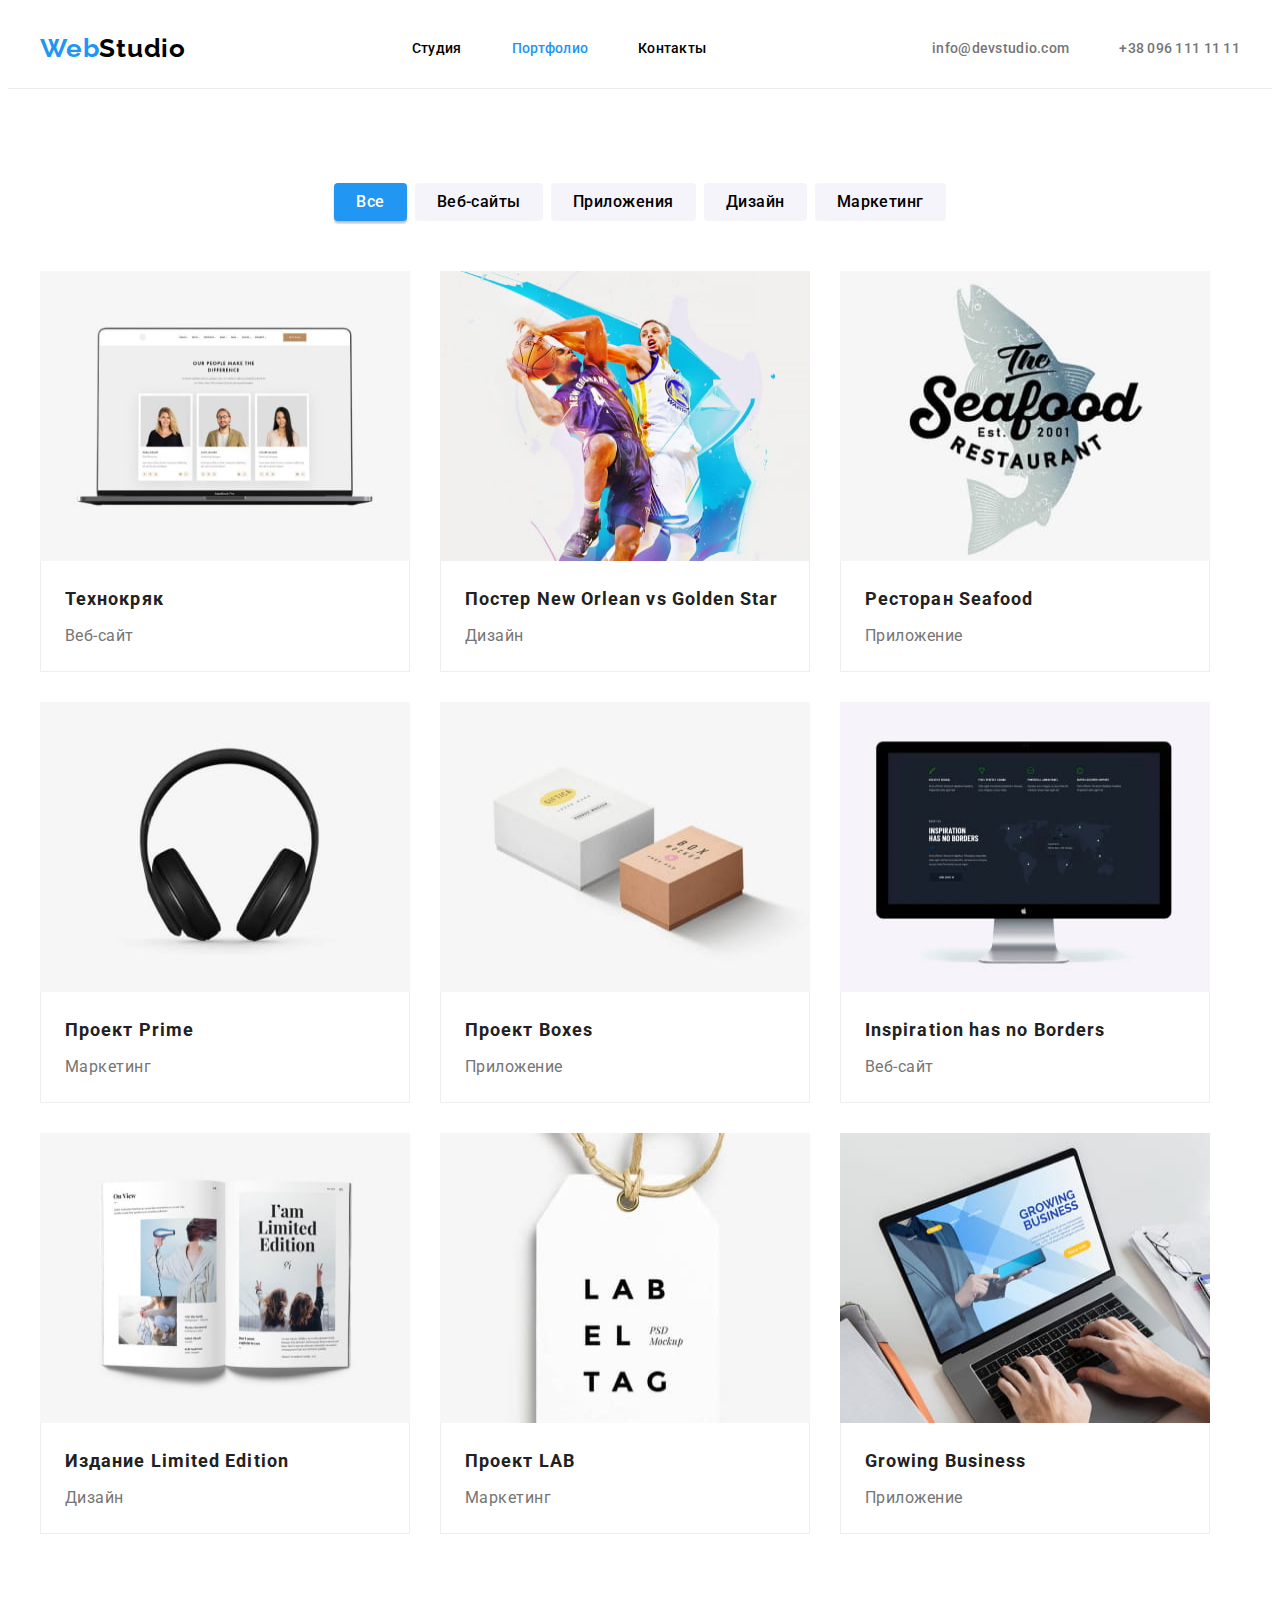
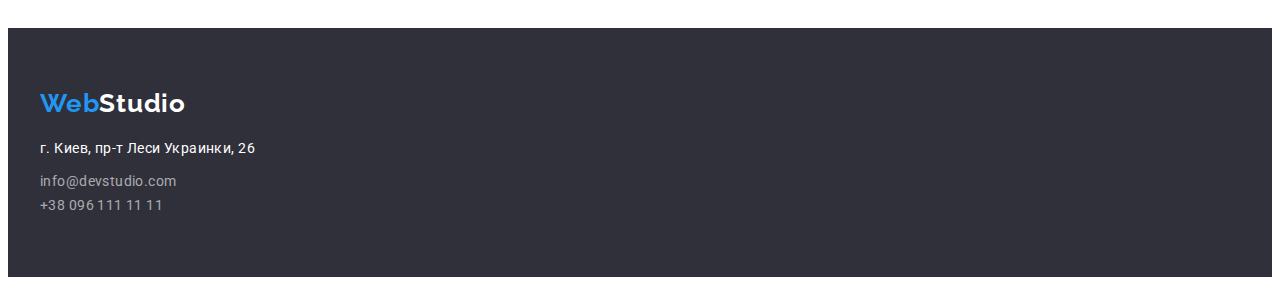
==== portfolio.html @ ddf4f248 "Initial commit" ====
<!DOCTYPE html>
<html lang="ru">
  <head>
    <meta charset="UTF-8" />
    <meta http-equiv="X-UA-Compatible" content="IE=edge" />
    <meta name="viewport" content="width=device-width, initial-scale=1.0" />
    <title>Portfolio</title>
    <link rel="preconnect" href="https://fonts.googleapis.com" />
    <link rel="preconnect" href="https://fonts.gstatic.com" crossorigin />
    <link
      href="https://fonts.googleapis.com/css2?family=Raleway:wght@700&family=Roboto:wght@400;500;700;900&display=swap"
      rel="stylesheet"
    />
    <link
      rel="stylesheet"
      href="https://cdnjs.cloudflare.com/ajax/libs/modern-normalize/1.1.0/modern-normalize.min.css"
      integrity="sha512-wpPYUAdjBVSE4KJnH1VR1HeZfpl1ub8YT/NKx4PuQ5NmX2tKuGu6U/JRp5y+Y8XG2tV+wKQpNHVUX03MfMFn9Q=="
      crossorigin="anonymous"
      referrerpolicy="no-referrer"
    />
    <link rel="stylesheet" href="./styles-css/style.css" />
  </head>
  <body>
    <header class="header">
      <div class="container header-container">
        <a href="./index.html" lang="en" class="logo-link"
          ><span class="logo-particle">Web</span>Studio</a
        >
        <nav class="navigation">
          <ul class="navigation-menu-list">
            <li class="navigation-menu-item">
              <a class="navigation-menu-link" href="./index.html">Студия</a>
            </li>
            <li class="navigation-menu-item">
              <a class="navigation-menu-link navigation-menu-link-active" href="./portfolio.html"
                >Портфолио</a
              >
            </li>
            <li class="navigation-menu-item">
              <a class="navigation-menu-link" href="">Контакты</a>
            </li>
          </ul>
        </nav>

        <ul class="navigation-contacts-list">
          <li>
            <a class="navigation-contacts-link" href="mailto:info@devstudio.com"
              >info@devstudio.com
            </a>
          </li>
          <li>
            <a class="navigation-contacts-link" href="tel:+380961111111">+38 096 111 11 11</a>
          </li>
        </ul>
      </div>
    </header>

    <main>
      <section class="section">
        <div class="container">
          <ul class="main-filter-list">
            <li class="main-filter-item">
              <button class="main-section-button current-button" type="button">Все</button>
            </li>
            <li class="main-filter-item">
              <button class="main-section-button" type="button">Веб-сайты</button>
            </li>
            <li class="main-filter-item">
              <button class="main-section-button" type="button">Приложения</button>
            </li>
            <li class="main-filter-item">
              <button class="main-section-button" type="button">Дизайн</button>
            </li>
            <li class="main-filter-item">
              <button class="main-section-button" type="button">Маркетинг</button>
            </li>
          </ul>

          <ul class="main-section-list">
            <li class="main-section-item">
              <a href="">
                <img
                  class="portfolio-img"
                  src="./photo/img10.jpg"
                  lang="en"
                  alt="Laptop and Website"
                />
                <div class="main-section-item-decription">
                  <h2 class="main-section-headline-description">Технокряк</h2>
                  <p class="main-section-subline-description">Веб-сайт</p>
                </div>
              </a>
            </li>
            <li class="main-section-item">
              <a href="">
                <img
                  class="portfolio-img"
                  src="./photo/img-11.jpg"
                  lang="en"
                  alt="Two basketball players playing"
                />
                <div class="main-section-item-decription">
                  <h2 class="main-section-headline-description">
                    Постер New Orlean vs Golden Star
                  </h2>
                  <p class="main-section-subline-description">Дизайн</p>
                </div>
              </a>
            </li>
            <li class="main-section-item">
              <a href="">
                <img
                  class="portfolio-img"
                  src="./photo/img-12.jpg"
                  lang="en"
                  alt="Seafood restaurant logos"
                />
                <div class="main-section-item-decription">
                  <h2 class="main-section-headline-description">Ресторан Seafood</h2>
                  <p class="main-section-subline-description">Приложение</p>
                </div>
              </a>
            </li>
            <li class="main-section-item">
              <a href="">
                <img class="portfolio-img" src="./photo/img-13.jpg" lang="en" alt="Headphones" />
                <div class="main-section-item-decription">
                  <h2 class="main-section-headline-description">Проект Prime</h2>
                  <p class="main-section-subline-description">Маркетинг</p>
                </div></a
              >
            </li>
            <li class="main-section-item">
              <a href="">
                <img
                  class="portfolio-img"
                  src="./photo/img-16.jpg"
                  lang="en"
                  alt="Two box one white and orange"
                />
                <div class="main-section-item-decription">
                  <h2 class="main-section-headline-description">Проект Boxes</h2>
                  <p class="main-section-subline-description">Приложение</p>
                </div>
              </a>
            </li>
            <li class="main-section-item">
              <a href="">
                <img
                  class="portfolio-img"
                  src="./photo/img-14.jpg"
                  lang="en"
                  alt="screen and website"
                />
                <div class="main-section-item-decription">
                  <h2 class="main-section-headline-description">Inspiration has no Borders</h2>
                  <p class="main-section-subline-description">Веб-сайт</p>
                </div>
              </a>
            </li>

            <li class="main-section-item">
              <a href="">
                <img class="portfolio-img" src="./photo/img-17.jpg" lang="en" alt="magazine" />
                <div class="main-section-item-decription">
                  <h2 class="main-section-headline-description">Издание Limited Edition</h2>
                  <p class="main-section-subline-description">Дизайн</p>
                </div>
              </a>
            </li>
            <li class="main-section-item">
              <a href="">
                <img
                  class="portfolio-img"
                  src="./photo/img-18.jpg"
                  lang="en"
                  alt=" LAB EL TAG label"
                />
                <div class="main-section-item-decription">
                  <h2 class="main-section-headline-description">Проект LAB</h2>
                  <p class="main-section-subline-description">Маркетинг</p>
                </div>
              </a>
            </li>
            <li class="main-section-item">
              <a href=""
                ><img
                  class="portfolio-img"
                  src="./photo/img-19.jpg"
                  lang="en"
                  alt="man using laptop and Growing Buisness app"
                />
                <div class="main-section-item-decription">
                  <h2 class="main-section-headline-description">Growing Business</h2>
                  <p class="main-section-subline-description">Приложение</p>
                </div>
              </a>
            </li>
          </ul>
        </div>
      </section>
    </main>
    <footer class="footer">
      <div class="container">
        <a href="./index.html" lang="en" class="footer-logo-link">
          <span class="logo-blue-part">Web</span>Studio
        </a>

        <address class="footer-info">
          <p class="footer-adress-location">г. Киев, пр-т Леси Украинки, 26</p>
          <ul class="footer-contacts-list">
            <li>
              <a class="footer-contacts-link" href="mailto:info@devstudio.com"
                >info@devstudio.com
              </a>
            </li>
            <li>
              <a class="footer-contacts-link" href="tel:+380961111111">+38 096 111 11 11</a>
            </li>
          </ul>
        </address>
      </div>
    </footer>
  </body>
</html>
---- styles-css/style.css ----
:root {
  /* fonts */
  --main-font: 'Roboto', sans-serif;

  --secondary-font: 'Raleway', sans-serif;
  /* text-colors */
  --main-text-color: #757575;
  --headline-text-color: #212121;
  --link-hover-text-color: #2196f3;
  --footer-logo-color: #ffffff;
  --footer-address-hover: #ffffff;
  --footer-address-text-color: #ffffff99;
  --logo-header-black: #000000;

  /* bg-colors */
  --nav-bg-color: #ffffff;
  --navig-bg-color: #ececec;
  --section-footer-bg-color: #2f303a;
  --teammates-section-bg-color: #f5f4fa;
  --portfolio-buttons-bg-color: #f5f4fa;
  --portfolio-buttons-hover-bg-color: #2196f3;
  /* others */
  --indent: 30px;
  --items: 3;
}

/* Base */
body {
  font-family: var(--main-font);
}
h1,
h2,
h3,
h4,
h5,
h6,
p,
ul {
  margin: 0;
  padding: 0;
}
img {
  display: block;
}
ul {
  list-style: none;
}
a {
  text-decoration: none;
  color: inherit;
}

.section {
  padding: 94px 0;
}
.container {
  width: 1200px;
  margin-left: auto;
  margin-right: auto;
  padding-left: 15px;
  padding-right: 15px;
}
/* header-style */

.header {
  background-color: var(--nav-bg-color);
  border-bottom: 1px solid #ececec;
}
.header-container {
  display: flex;
  align-items: center;
}
/* logo-style */
.logo-link {
  margin-right: auto;
  font-family: var(--secondary-font);
  color: var(--logo-header-black);
  font-weight: 700;
  font-size: 26px;
  line-height: 31px;
  /* identical to box height */
  letter-spacing: 0.03em;
}
.logo-particle {
  color: var(--link-hover-text-color);
}
/* navigation menu list */

.navigation-menu-link-active {
  color: var(--link-hover-text-color);
}

.navigation-menu-link:hover,
.navigation-menu-link:focus,
.navigation-contacts-link:hover,
.navigation-contacts-link:focus {
  color: var(--link-hover-text-color);
}

.navigation-menu-list {
  margin-left: 93px;
  font-weight: 500;
  font-size: 14px;
  line-height: calc(16 / 14);
  letter-spacing: 0.02em;
}
.navigation-contacts-list,
.navigation-menu-list {
  display: flex;
  gap: 50px;
  margin-left: auto;
}

.navigation-menu-link {
  display: block;
  padding-top: 32px;
  padding-bottom: 32px;
}
.navigation-contacts-list {
  margin-left: auto;
  font-weight: 500;
  color: #757575;
  font-size: 14px;
  line-height: calc(16 / 14);
  letter-spacing: 0.02em;
}
.navigation-contacts-link {
  padding: 32px 0;
}

/* main */
.business-service-section {
  background-color: var(--section-footer-bg-color);
  padding: 200px 0;
}
.business-service-headline {
  margin-bottom: 30px;
  width: 696px;
  margin: 0 auto 30px auto;
  font-weight: 900;
  font-size: 44px;
  line-height: calc(60 / 44);
  text-align: center;
  letter-spacing: 0.06em;
  text-transform: uppercase;
  color: var(--nav-bg-color);
}
.business-service-button {
  margin: 0 auto;
  padding: 10px 32px;
  cursor: pointer;
  border-radius: 4px;
  border: none;
  background-color: var(--link-hover-text-color);
  font-weight: 700;
  font-size: 16px;
  line-height: calc(30 / 16);
  color: var(--nav-bg-color);
  display: flex;
  align-items: center;
  text-align: center;
  letter-spacing: 0.06em;
}

.business-service-button:hover,
.business-service-button:focus {
  background-color: #188ce8;
}

/* Strengths-section */
.strengths-group-list {
  display: flex;
  gap: 30px;
}
.strengths-group-headline {
  margin-bottom: 10px;
  font-size: 14px;
  line-height: calc(16 / 14);
  letter-spacing: 0.03em;
  text-transform: uppercase;
  color: var(--headline-text-color);
}
.strengths-group-subtext {
  font-weight: 400;
  font-size: 14px;
  line-height: calc(24 / 14);
  letter-spacing: 0.03em;
  color: var(--main-text-color);
}

/* task section */
.task-section {
  padding-top: 0;
}
.task-section-headline {
  margin: 0 auto 50px auto;
  font-size: 36px;
  line-height: calc(42 / 36);
  text-align: center;
  letter-spacing: 0.03em;
  color: var(--headline-text-color);
}
.task-section-list {
  display: flex;
  gap: 30px;
}
/* Our team */

.teammates-section {
  background-color: var(--teammates-section-bg-color);
  padding: 94px 0 94px 0;
}
.teammates-section-headline {
  margin-bottom: 50px;
  color: var(--headline-text-color);
  font-size: 36px;
  line-height: calc(42 / 36);
  text-align: center;
  letter-spacing: 0.03em;
}
.teammates-list {
  display: flex;
  flex-wrap: wrap;
  gap: 30px;
}
.teammates-item {
  flex-basis: calc((100% - 30px * 7) / 8);
}
.teammates-card-decription {
  padding: 30px;
  background-color: var(--nav-bg-color);
  border-radius: 0px 0px 4px 4px;
  box-shadow: 0px 1px 3px rgba(0, 0, 0, 0.12), 0px 1px 1px rgba(0, 0, 0, 0.14),
    0px 2px 1px rgba(0, 0, 0, 0.2);
  text-align: center;
}
.teammates-headline-name {
  margin-bottom: 10px;
  font-size: 16px;
  font-weight: 500;
  line-height: calc(19 / 16);
  /* identical to box height */

  text-align: center;
  letter-spacing: 0.03em;
}
.teammates-text {
  font-size: 16px;
  line-height: calc(19 / 16);
  /* identical to box height */

  text-align: center;
  letter-spacing: 0.03em;
  color: var(--main-text-color);
}

/* footer */
.footer {
  padding-top: 60px;
  padding-bottom: 60px;
  background-color: var(--section-footer-bg-color);
}
.footer-logo-link {
  color: var(--footer-logo-color);
  font-family: 'Raleway';

  font-weight: 700;
  font-size: 26px;
  line-height: calc(31 / 26);
  /* identical to box height */

  letter-spacing: 0.03em;
}
.logo-blue-part {
  color: var(--link-hover-text-color);
}

.footer-info {
  margin-top: 17px;
  font-style: normal;
}
.footer-adress-location {
  color: var(--nav-bg-color);
  font-weight: 400;
  font-size: 14px;
  line-height: calc(24 / 14);
  /* or 171% */

  letter-spacing: 0.03em;
}
.footer-contacts-list {
  margin-top: 9px;
  display: flex;
  flex-direction: column;
}

.footer-contacts-link {
  color: var(--footer-address-text-color);
  font-size: 14px;
  line-height: calc(24 / 14);
  letter-spacing: 0.03em;
}

.footer-contacts-link:hover,
.footer-contacts-link:focus {
  color: var(--footer-address-hover);
}
.footer-mail-link {
  margin-bottom: 9px;
}

/* /////////////////////////////////////////////////////////////////////////// */
/* ---portfolio.html--- */
/* portfolio-image */
.main-section {
  padding: 94px 0;
}
.portfolio-img {
  width: 370px;
  height: 290px;
}
.main-filter-list {
  display: flex;
  gap: 8px;
  text-align: center;
  justify-content: center;
}
.main-section-button {
  padding: 6px 22px;
  border: none;
  border-radius: 4px;
  font-family: inherit;
  font-weight: 500;
  background-color: var(--portfolio-buttons-bg-color);
  cursor: pointer;
  font-size: 16px;
  line-height: calc(26 / 16);
  text-align: center;
  letter-spacing: 0.03em;
}
.current-button {
  background-color: var(--portfolio-buttons-hover-bg-color);
  color: var(--nav-bg-color);
  box-shadow: 0px 3px 1px rgba(0, 0, 0, 0.1), 0px 1px 2px rgba(0, 0, 0, 0.08),
    0px 2px 2px rgba(0, 0, 0, 0.12);
}
.main-section-button:hover,
.main-section-button:focus {
  background-color: var(--portfolio-buttons-hover-bg-color);
  color: var(--nav-bg-color);
  box-shadow: 0px 3px 1px rgba(0, 0, 0, 0.1), 0px 1px 2px rgba(0, 0, 0, 0.08),
    0px 2px 2px rgba(0, 0, 0, 0.12);
}

/* main section list */
.main-section-list {
  margin-top: 50px;
  display: flex;
  flex-wrap: wrap;
  gap: var(--indent);
}
.main-section-item {
  flex-grow: calc((100% - var(--indent) * (var(--items) - 1)) / var(--items));
}
.main-section-item-decription {
  padding: 20px 24px;
  background-color: var(--footer-address-hover);
  border: 1px solid #eeeeee;
  border-top: none;
}
.main-section-headline-description {
  margin-bottom: 4px;
  font-size: 18px;
  line-height: calc(36 / 18);
  color: var(--headline-text-color);
  letter-spacing: 0.06em;
}
.main-section-subline-description {
  font-weight: 400;
  font-size: 16px;
  line-height: calc(30 / 16);
  color: var(--main-text-color);
  letter-spacing: 0.03em;
}
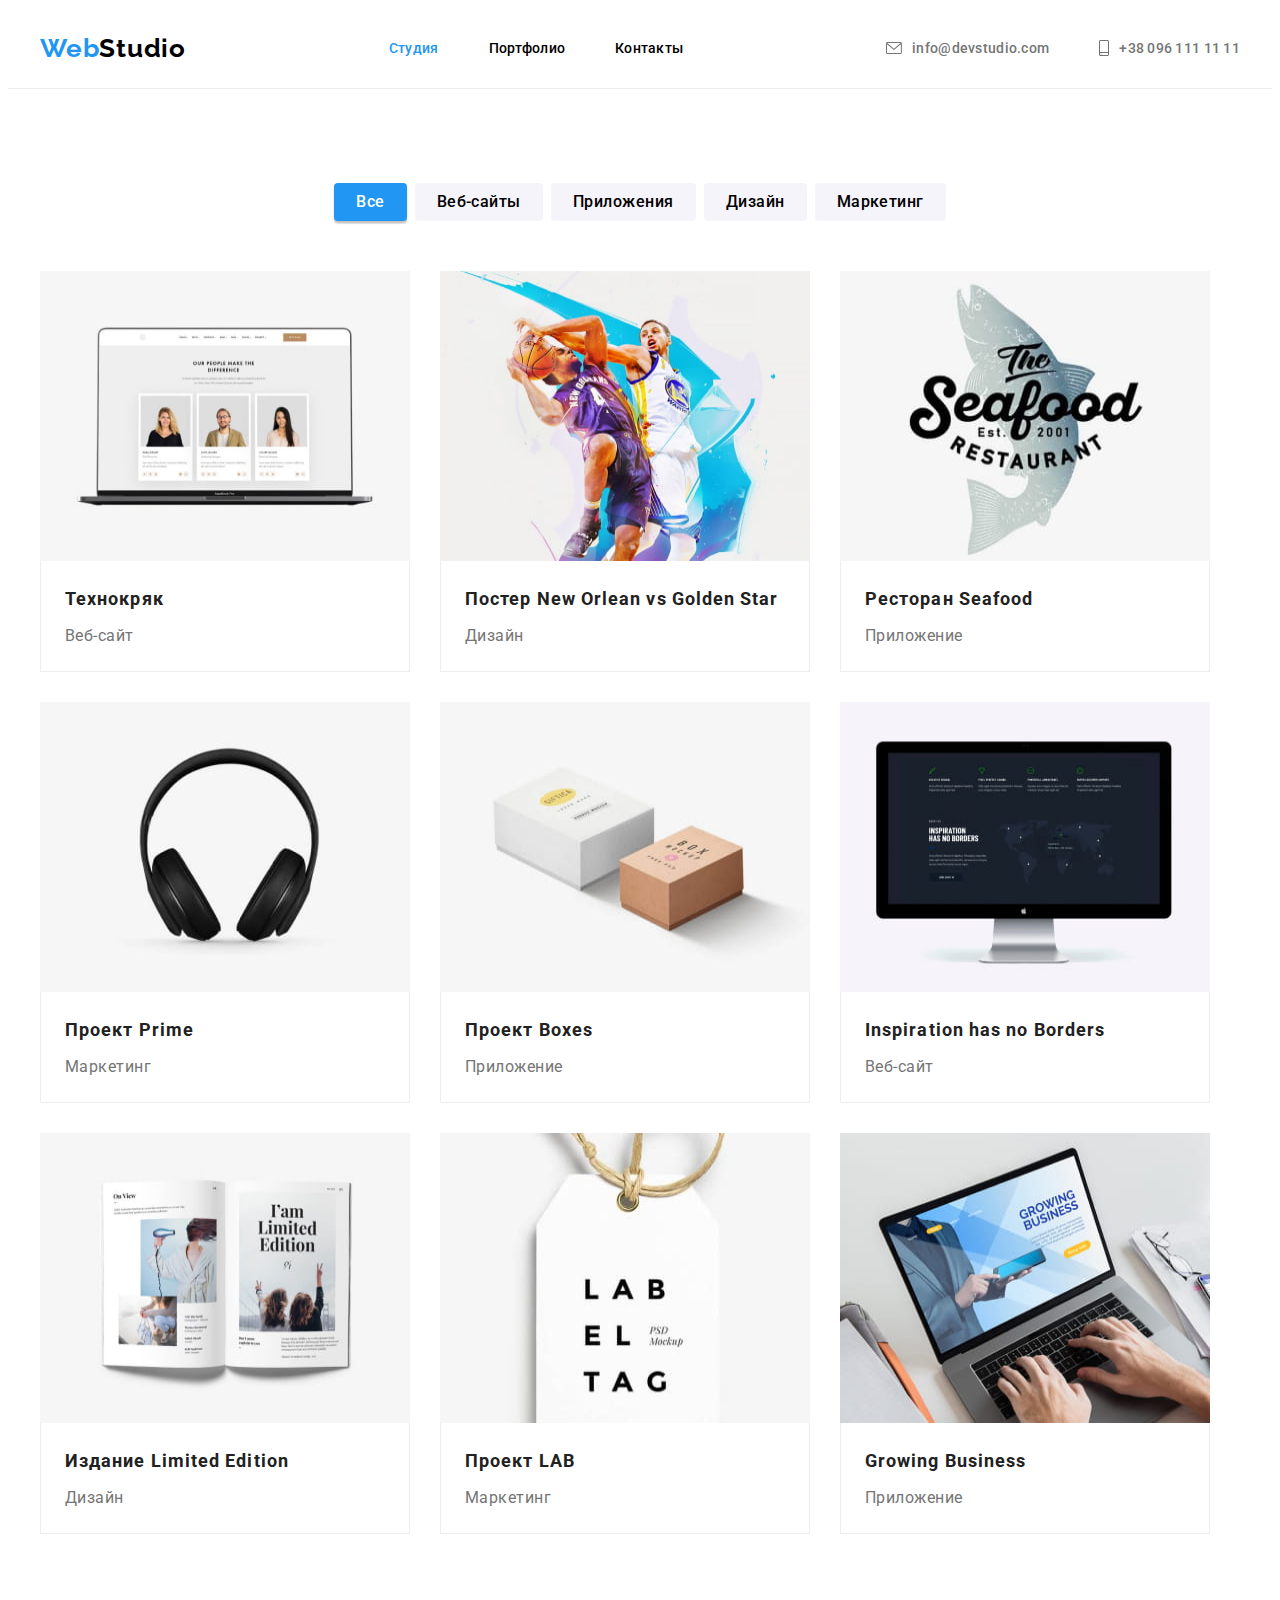
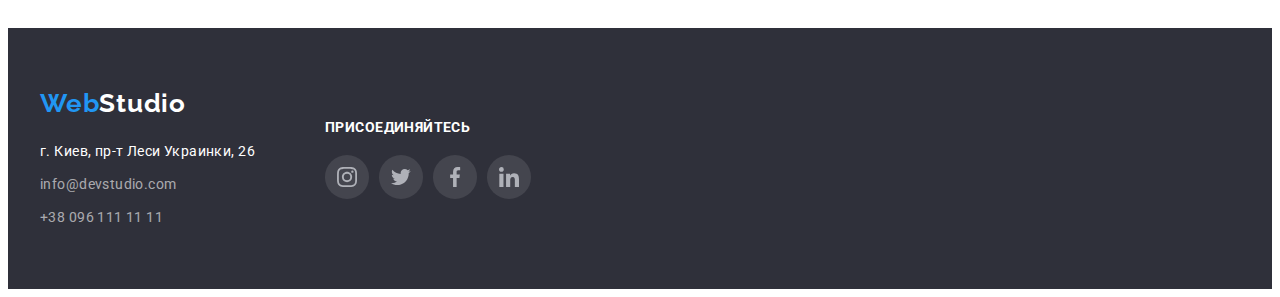
==== commit 3412bbb2: "add corrections" ====
--- a/portfolio.html
+++ b/portfolio.html
@@ -29,12 +29,12 @@
         <nav class="navigation">
           <ul class="navigation-menu-list">
             <li class="navigation-menu-item">
-              <a class="navigation-menu-link" href="./index.html">Студия</a>
+              <a class="navigation-menu-link navigation-menu-link-active" href="./index.html"
+                >Студия</a
+              >
             </li>
             <li class="navigation-menu-item">
-              <a class="navigation-menu-link navigation-menu-link-active" href="./portfolio.html"
-                >Портфолио</a
-              >
+              <a class="navigation-menu-link" href="./portfolio.html">Портфолио</a>
             </li>
             <li class="navigation-menu-item">
               <a class="navigation-menu-link" href="">Контакты</a>
@@ -44,12 +44,20 @@
 
         <ul class="navigation-contacts-list">
           <li>
-            <a class="navigation-contacts-link" href="mailto:info@devstudio.com"
-              >info@devstudio.com
+            <a class="navigation-contacts-link" href="mailto:info@devstudio.com">
+              <svg class="icon-svg" width="16" height="12">
+                <use href="./photo/svg/icons.svg#envelope"></use>
+              </svg>
+              info@devstudio.com
             </a>
           </li>
           <li>
-            <a class="navigation-contacts-link" href="tel:+380961111111">+38 096 111 11 11</a>
+            <a class="navigation-contacts-link" href="tel:+380961111111"
+              ><svg class="icon-svg" width="10" height="16">
+                <use href="./photo/svg/icons.svg#smartphone"></use>
+              </svg>
+              +38 096 111 11 11</a
+            >
           </li>
         </ul>
       </div>
@@ -201,24 +209,56 @@
       </section>
     </main>
     <footer class="footer">
-      <div class="container">
-        <a href="./index.html" lang="en" class="footer-logo-link">
-          <span class="logo-blue-part">Web</span>Studio
-        </a>
-
-        <address class="footer-info">
-          <p class="footer-adress-location">г. Киев, пр-т Леси Украинки, 26</p>
-          <ul class="footer-contacts-list">
-            <li>
-              <a class="footer-contacts-link" href="mailto:info@devstudio.com"
-                >info@devstudio.com
-              </a>
-            </li>
-            <li>
-              <a class="footer-contacts-link" href="tel:+380961111111">+38 096 111 11 11</a>
-            </li>
-          </ul>
-        </address>
+      <div class="container footer-container">
+        <div class="address-container">
+          <a href="./index.html" lang="en" class="footer-logo-link">
+            <span class="logo-blue-part">Web</span>Studio
+          </a>
+
+          <address class="footer-info">
+            <p class="footer-adress-location">г. Киев, пр-т Леси Украинки, 26</p>
+            <ul class="footer-contacts-list">
+              <li class="footer-mail-link">
+                <a class="footer-contacts-link" href="mailto:info@devstudio.com"
+                  >info@devstudio.com
+                </a>
+              </li>
+              <li>
+                <a class="footer-contacts-link" href="tel:+380961111111">+38 096 111 11 11</a>
+              </li>
+            </ul>
+          </address>
+        </div>
+
+        <div class="networks-container">
+          <h2 class="footer-networks-title">присоединяйтесь</h2>
+          <ul class="footer-networks-list">
+            <li class="footer-networks-item">
+              <a class="footer-networks-link" href=""
+                ><svg class="networks-svg footer-networks-svg">
+                  <use href="./photo/svg/icons.svg#instagram"></use></svg
+              ></a>
+            </li>
+            <li class="footer-networks-item">
+              <a class="footer-networks-link" href=""
+                ><svg class="networks-svg footer-networks-svg">
+                  <use href="./photo/svg/icons.svg#twitter"></use></svg
+              ></a>
+            </li>
+            <li class="footer-networks-item">
+              <a class="footer-networks-link" href=""
+                ><svg class="networks-svg footer-networks-svg">
+                  <use href="./photo/svg/icons.svg#facebook"></use></svg
+              ></a>
+            </li>
+            <li class="footer-networks-item">
+              <a class="footer-networks-link" href=""
+                ><svg class="networks-svg footer-networks-svg">
+                  <use href="./photo/svg/icons.svg#linkedin"></use></svg
+              ></a>
+            </li>
+          </ul>
+        </div>
       </div>
     </footer>
   </body>
--- a/styles-css/style.css
+++ b/styles-css/style.css
@@ -117,6 +117,7 @@
   padding-bottom: 32px;
 }
 .navigation-contacts-list {
+  justify-content: center;
   margin-left: auto;
   font-weight: 500;
   color: #757575;
@@ -124,14 +125,28 @@
   line-height: calc(16 / 14);
   letter-spacing: 0.02em;
 }
+.icon-svg {
+  margin-right: 10px;
+  fill: currentColor;
+}
+
 .navigation-contacts-link {
   padding: 32px 0;
+  display: flex;
+  align-items: center;
 }
 
 /* main */
 .business-service-section {
+  max-width: 1600px;
+  background-image: linear-gradient(to right, rgba(47, 48, 58, 0.4), rgba(47, 48, 58, 0.4)),
+    url(../photo/bg-img/head-im.jpg);
+  background-repeat: no-repeat;
+  background-position: center;
+  background-size: cover;
   background-color: var(--section-footer-bg-color);
   padding: 200px 0;
+  margin: 0 auto;
 }
 .business-service-headline {
   margin-bottom: 30px;
@@ -172,6 +187,16 @@
   display: flex;
   gap: 30px;
 }
+.bg-icon {
+  margin-bottom: 30px;
+  padding: 25px 100px;
+  background-color: #f5f4fa;
+  border-radius: 4px;
+}
+.strengths-icon {
+  width: 70px;
+  height: 70px;
+}
 .strengths-group-headline {
   margin-bottom: 10px;
   font-size: 14px;
@@ -181,6 +206,7 @@
   color: var(--headline-text-color);
 }
 .strengths-group-subtext {
+  width: 270px;
   font-weight: 400;
   font-size: 14px;
   line-height: calc(24 / 14);
@@ -204,8 +230,10 @@
   display: flex;
   gap: 30px;
 }
+/*  */
 /* Our team */
-
+/*  */
+/* TEAM */
 .teammates-section {
   background-color: var(--teammates-section-bg-color);
   padding: 94px 0 94px 0;
@@ -248,18 +276,75 @@
   font-size: 16px;
   line-height: calc(19 / 16);
   /* identical to box height */
-
   text-align: center;
   letter-spacing: 0.03em;
   color: var(--main-text-color);
 }
-
+.teammates-networks-list{
+  margin-top: 16px;
+  display: flex;
+  align-items: center;
+  justify-content: center;
+  gap: 10px;
+}
+.teammetes-networks-link{
+  display: flex;
+  justify-content: center;
+  align-items: center;
+  width: 44px;
+  height: 44px;
+  border-radius: 50%;
+}
+
+.teammetes-networks-link:hover,.teammetes-networks-link:focus{
+  background-color: var(--link-hover-text-color);
+  --color4:var(--footer-address-hover) ;
+}
+
+  /*  */
+/* regular-customers */
+.regular-custm-title {
+  margin-bottom: 30px;
+  font-size: 36px;
+  line-height: calc(42 / 36);
+  text-align: center;
+  letter-spacing: 0.03em;
+}
+
+.regul-logos {
+  display: flex;
+
+  gap: 30px;
+}
+.regular-logos-link {
+  width: 170px;
+  height: 92px;
+  display: flex;
+  justify-content: center;
+  align-items: center;
+  border: 1px solid #afb1b8;
+  border-radius: 4px;
+}
+
+.regular-logos-svg {
+  fill: #afb1b8;
+  width: 106px;
+  height: 60px;
+}
+.regular-logos-svg:hover,
+.regular-logos-svg:focus {
+  fill: #2196f3;
+}
 /* footer */
 .footer {
   padding-top: 60px;
   padding-bottom: 60px;
   background-color: var(--section-footer-bg-color);
 }
+.footer-container {
+  display: flex;
+  align-items: center;
+}
 .footer-logo-link {
   color: var(--footer-logo-color);
   font-family: 'Raleway';
@@ -276,7 +361,7 @@
 }
 
 .footer-info {
-  margin-top: 17px;
+  margin-top: 20px;
   font-style: normal;
 }
 .footer-adress-location {
@@ -308,7 +393,44 @@
 .footer-mail-link {
   margin-bottom: 9px;
 }
-
+.address-container {
+  margin-right: 70px;
+}
+
+.footer-networks-title {
+  margin-bottom: 20px;
+  color: var(--footer-address-hover);
+  font-size: 14px;
+  line-height: 16px;
+  letter-spacing: 0.03em;
+  text-transform: uppercase;
+}
+.footer-networks-list {
+  display: flex;
+  gap: 10px;
+}
+.footer-networks-link {
+  background-color: #44454e;
+  display: flex;
+  align-items: center;
+  justify-content: center;
+  width: 44px;
+  height: 44px;
+  border-radius: 50%;
+}
+.footer-networks-link:hover,
+.footer-networks-link:focus {
+  background-color: var(--link-hover-text-color);
+}
+.networks-svg,.footer-networks-svg {
+  width: 20px;
+  height: 20px;
+  fill: #AFB1B8;
+}
+
+.footer-networks-svg{
+  fill: var(--footer-address-hover);
+}
 /* /////////////////////////////////////////////////////////////////////////// */
 /* ---portfolio.html--- */
 /* portfolio-image */
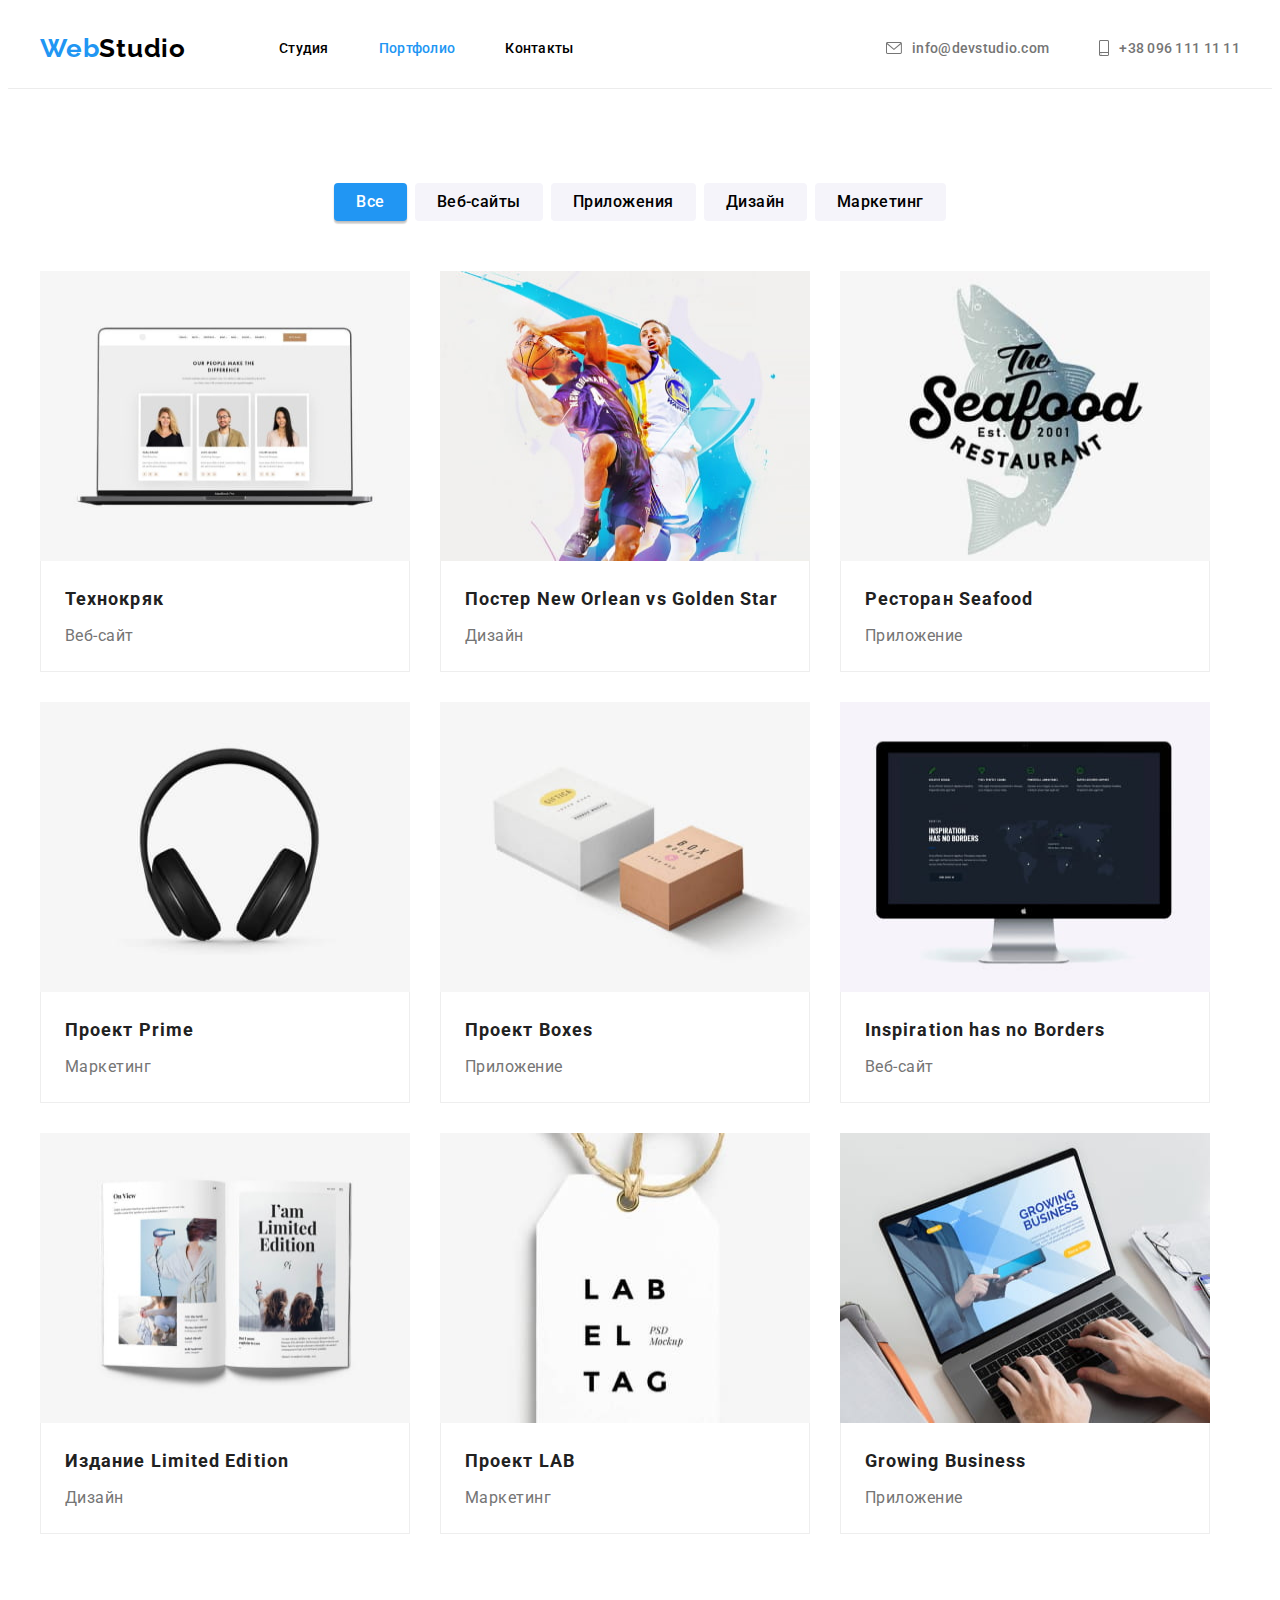
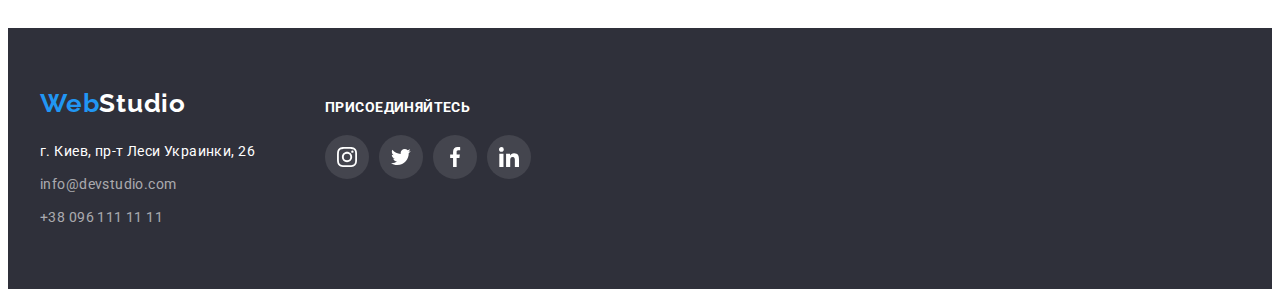
==== commit 85034c92: "add corrections" ====
--- a/portfolio.html
+++ b/portfolio.html
@@ -29,12 +29,12 @@
         <nav class="navigation">
           <ul class="navigation-menu-list">
             <li class="navigation-menu-item">
-              <a class="navigation-menu-link navigation-menu-link-active" href="./index.html"
-                >Студия</a
+              <a class="navigation-menu-link" href="./index.html">Студия</a>
+            </li>
+            <li class="navigation-menu-item">
+              <a class="navigation-menu-link navigation-menu-link-active" href="./portfolio.html"
+                >Портфолио</a
               >
-            </li>
-            <li class="navigation-menu-item">
-              <a class="navigation-menu-link" href="./portfolio.html">Портфолио</a>
             </li>
             <li class="navigation-menu-item">
               <a class="navigation-menu-link" href="">Контакты</a>
@@ -86,7 +86,7 @@
 
           <ul class="main-section-list">
             <li class="main-section-item">
-              <a href="">
+              <a class="main-section-link" href="">
                 <img
                   class="portfolio-img"
                   src="./photo/img10.jpg"
@@ -100,7 +100,7 @@
               </a>
             </li>
             <li class="main-section-item">
-              <a href="">
+              <a class="main-section-link" href="">
                 <img
                   class="portfolio-img"
                   src="./photo/img-11.jpg"
@@ -116,7 +116,7 @@
               </a>
             </li>
             <li class="main-section-item">
-              <a href="">
+              <a class="main-section-link" href="">
                 <img
                   class="portfolio-img"
                   src="./photo/img-12.jpg"
@@ -130,7 +130,7 @@
               </a>
             </li>
             <li class="main-section-item">
-              <a href="">
+              <a class="main-section-link" href="">
                 <img class="portfolio-img" src="./photo/img-13.jpg" lang="en" alt="Headphones" />
                 <div class="main-section-item-decription">
                   <h2 class="main-section-headline-description">Проект Prime</h2>
@@ -139,7 +139,7 @@
               >
             </li>
             <li class="main-section-item">
-              <a href="">
+              <a class="main-section-link" href="">
                 <img
                   class="portfolio-img"
                   src="./photo/img-16.jpg"
@@ -153,7 +153,7 @@
               </a>
             </li>
             <li class="main-section-item">
-              <a href="">
+              <a class="main-section-link" href="">
                 <img
                   class="portfolio-img"
                   src="./photo/img-14.jpg"
@@ -168,7 +168,7 @@
             </li>
 
             <li class="main-section-item">
-              <a href="">
+              <a class="main-section-link" href="">
                 <img class="portfolio-img" src="./photo/img-17.jpg" lang="en" alt="magazine" />
                 <div class="main-section-item-decription">
                   <h2 class="main-section-headline-description">Издание Limited Edition</h2>
@@ -177,7 +177,7 @@
               </a>
             </li>
             <li class="main-section-item">
-              <a href="">
+              <a class="main-section-link" href="">
                 <img
                   class="portfolio-img"
                   src="./photo/img-18.jpg"
@@ -191,8 +191,8 @@
               </a>
             </li>
             <li class="main-section-item">
-              <a href=""
-                ><img
+              <a class="main-section-link" href="">
+                <img
                   class="portfolio-img"
                   src="./photo/img-19.jpg"
                   lang="en"
--- a/styles-css/style.css
+++ b/styles-css/style.css
@@ -72,7 +72,7 @@
 }
 /* logo-style */
 .logo-link {
-  margin-right: auto;
+  margin-right: 93px;
   font-family: var(--secondary-font);
   color: var(--logo-header-black);
   font-weight: 700;
@@ -188,8 +188,11 @@
   gap: 30px;
 }
 .bg-icon {
+  display: flex;
+  min-height: 120px;
   margin-bottom: 30px;
-  padding: 25px 100px;
+  align-items: center;
+  justify-content:center ;
   background-color: #f5f4fa;
   border-radius: 4px;
 }
@@ -304,7 +307,7 @@
   /*  */
 /* regular-customers */
 .regular-custm-title {
-  margin-bottom: 30px;
+  margin-bottom: 50px;
   font-size: 36px;
   line-height: calc(42 / 36);
   text-align: center;
@@ -325,16 +328,16 @@
   border: 1px solid #afb1b8;
   border-radius: 4px;
 }
-
+.regular-logos-link:hover,.regular-logos-link:focus{
+  border: 1px solid var(--link-hover-text-color);
+  --color4:var(--link-hover-text-color);
+}
 .regular-logos-svg {
-  fill: #afb1b8;
+  fill:currentColor;
   width: 106px;
   height: 60px;
 }
-.regular-logos-svg:hover,
-.regular-logos-svg:focus {
-  fill: #2196f3;
-}
+
 /* footer */
 .footer {
   padding-top: 60px;
@@ -343,7 +346,7 @@
 }
 .footer-container {
   display: flex;
-  align-items: center;
+  align-items: baseline;
 }
 .footer-logo-link {
   color: var(--footer-logo-color);
@@ -409,10 +412,11 @@
   display: flex;
   gap: 10px;
 }
+
 .footer-networks-link {
   background-color: #44454e;
   display: flex;
-  align-items: center;
+  align-items:center;
   justify-content: center;
   width: 44px;
   height: 44px;
@@ -425,11 +429,10 @@
 .networks-svg,.footer-networks-svg {
   width: 20px;
   height: 20px;
-  fill: #AFB1B8;
 }
 
 .footer-networks-svg{
-  fill: var(--footer-address-hover);
+  --color4: var(--footer-address-hover);
 }
 /* /////////////////////////////////////////////////////////////////////////// */
 /* ---portfolio.html--- */
@@ -437,6 +440,7 @@
 .main-section {
   padding: 94px 0;
 }
+
 .portfolio-img {
   width: 370px;
   height: 290px;
@@ -484,6 +488,9 @@
 .main-section-item {
   flex-grow: calc((100% - var(--indent) * (var(--items) - 1)) / var(--items));
 }
+.main-section-item:hover,.main-section-item:focus {
+  box-shadow: 0px 1px 1px rgba(0, 0, 0, 0.12), 0px 4px 4px rgba(0, 0, 0, 0.06), 1px 4px 6px rgba(0, 0, 0, 0.16); ;
+    }
 .main-section-item-decription {
   padding: 20px 24px;
   background-color: var(--footer-address-hover);
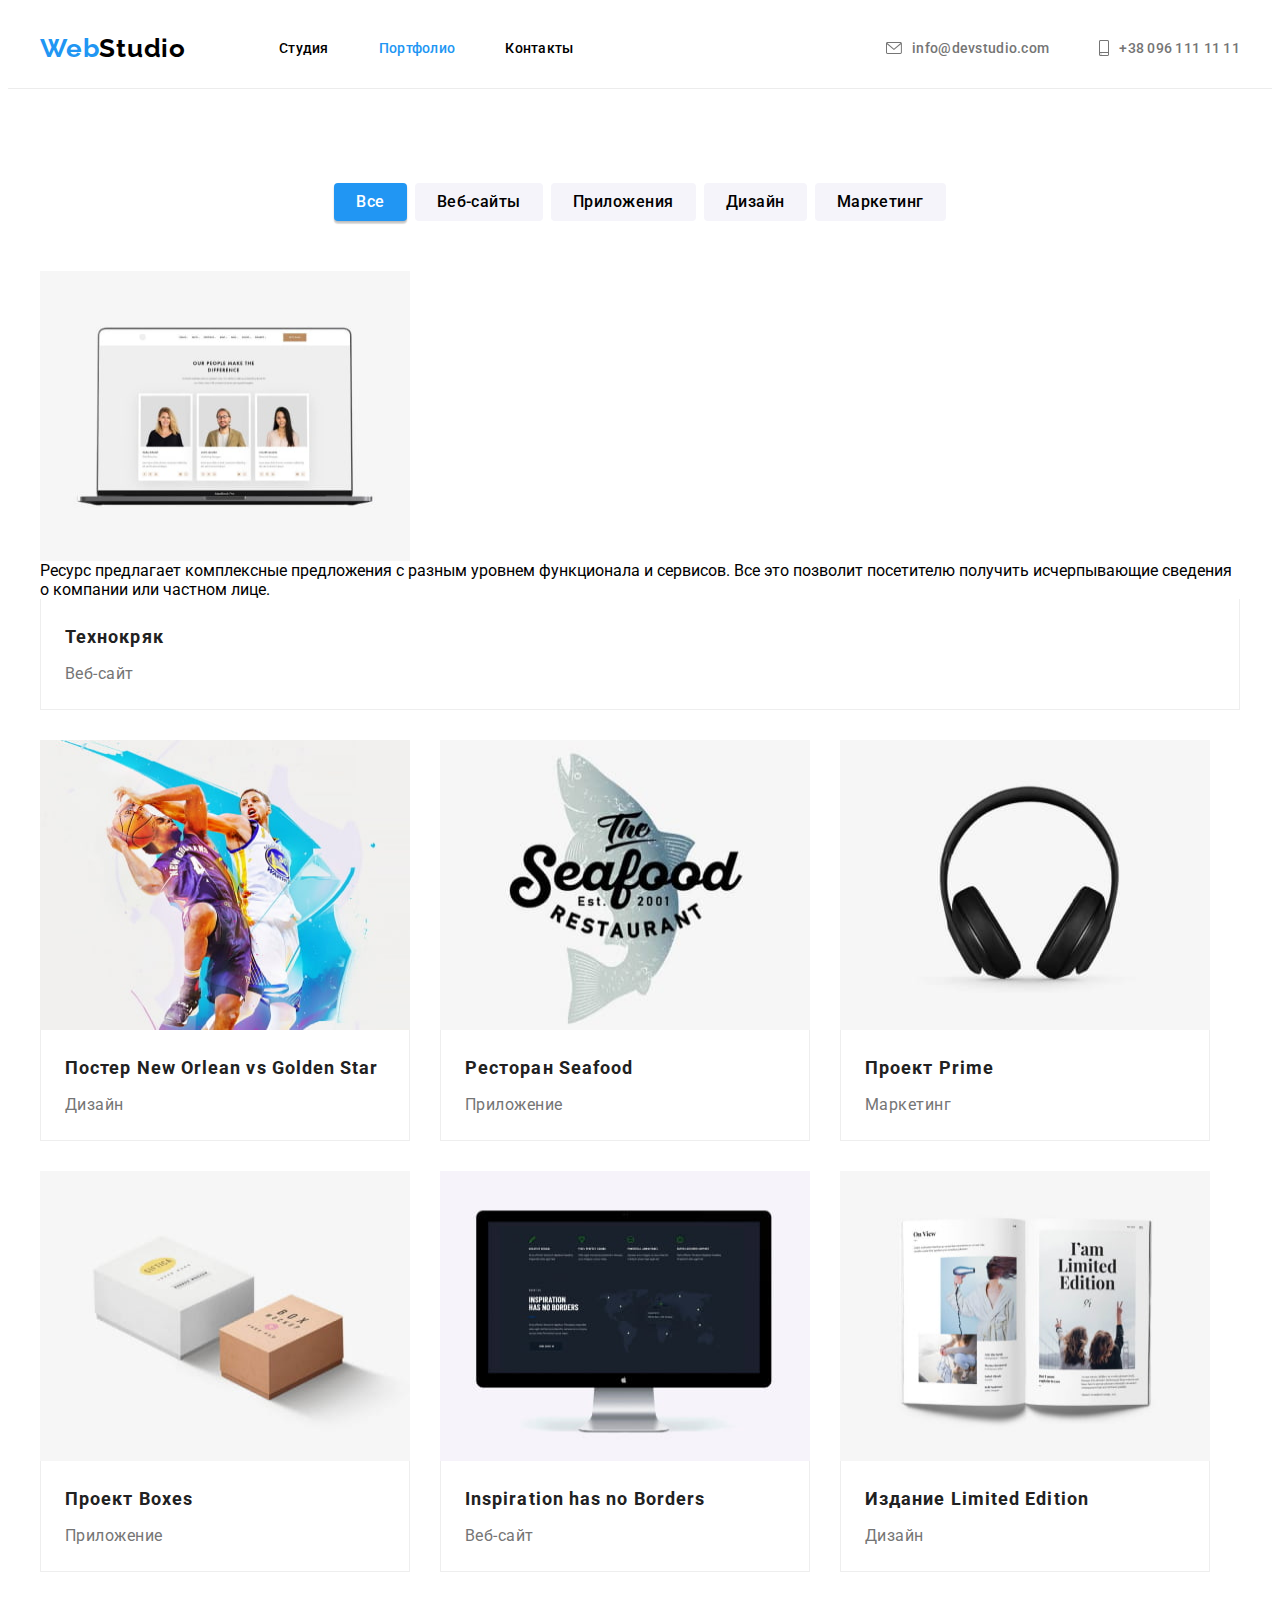
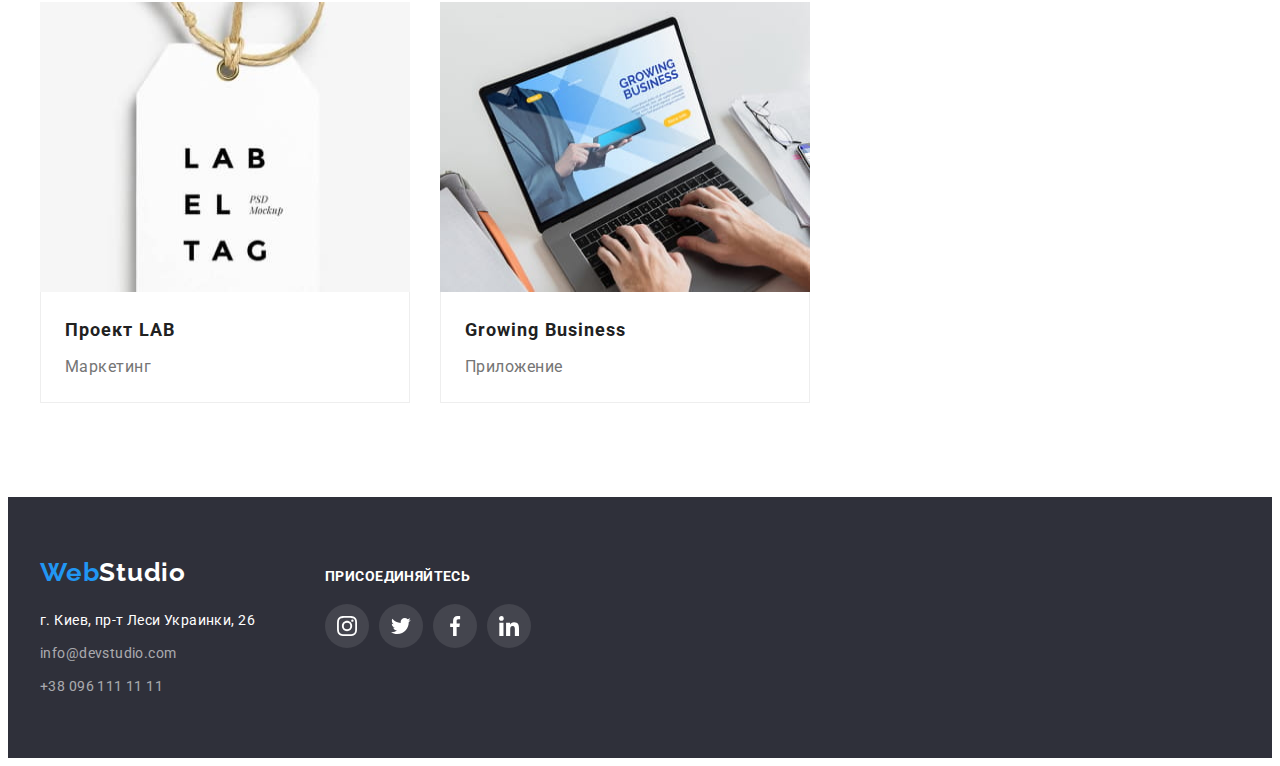
==== commit 27f28bc8: "ss" ====
--- a/portfolio.html
+++ b/portfolio.html
@@ -87,12 +87,21 @@
           <ul class="main-section-list">
             <li class="main-section-item">
               <a class="main-section-link" href="">
-                <img
-                  class="portfolio-img"
-                  src="./photo/img10.jpg"
-                  lang="en"
-                  alt="Laptop and Website"
-                />
+                <div class="overlay-head-card">
+                  <img
+                    class="portfolio-img"
+                    src="./photo/img10.jpg"
+                    lang="en"
+                    alt="Laptop and Website"
+                  />
+                </div>
+                <div class="overlay-text-card">
+                  <p class="overlay-text">
+                    Ресурс предлагает комплексные предложения с разным уровнем функционала и
+                    сервисов. Все это позволит посетителю получить исчерпывающие сведения о компании
+                    или частном лице.
+                  </p>
+                </div>
                 <div class="main-section-item-decription">
                   <h2 class="main-section-headline-description">Технокряк</h2>
                   <p class="main-section-subline-description">Веб-сайт</p>
--- a/styles-css/style.css
+++ b/styles-css/style.css
@@ -488,7 +488,7 @@
 .main-section-item {
   flex-grow: calc((100% - var(--indent) * (var(--items) - 1)) / var(--items));
 }
-.main-section-item:hover,.main-section-item:focus {
+.main-section-link:hover,.main-section-link:focus {
   box-shadow: 0px 1px 1px rgba(0, 0, 0, 0.12), 0px 4px 4px rgba(0, 0, 0, 0.06), 1px 4px 6px rgba(0, 0, 0, 0.16); ;
     }
 .main-section-item-decription {
